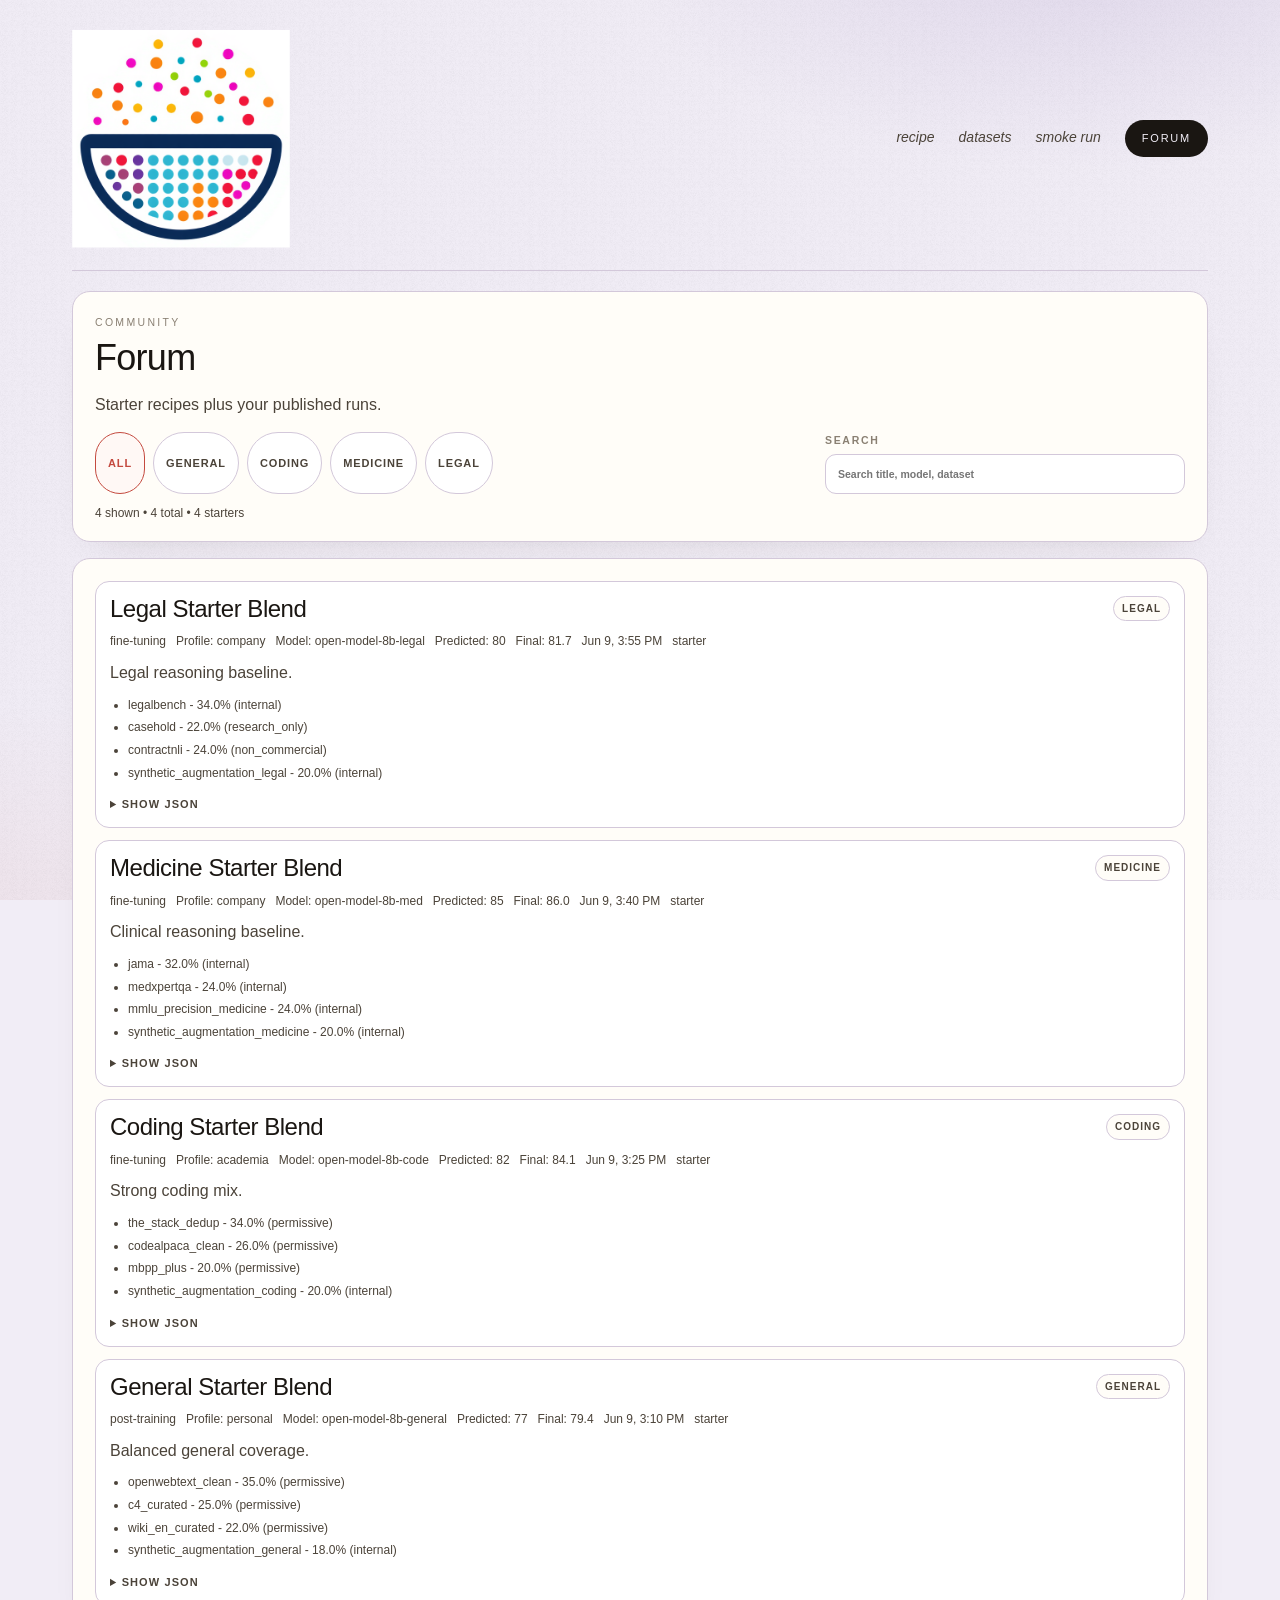
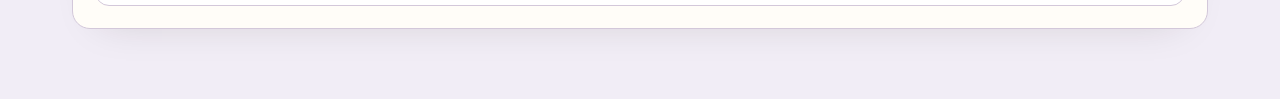
==== forum.html @ 55a65cb9 "Implement DataRecipe UI overhaul, GPT prediction wiring, and smoke/forum pages" ====
<!doctype html>
<html lang="en">
  <head>
    <meta charset="UTF-8" />
    <meta name="viewport" content="width=device-width, initial-scale=1.0" />
    <title>DataRecipe Forum</title>
    <link rel="stylesheet" href="./style.css" />
    <link rel="stylesheet" href="./forum.css" />
  </head>
  <body>
    <div class="app forum-app">
      <header class="top">
        <a class="brand-link" href="./index.html" aria-label="DataRecipe home">
          <img src="./DataRecipe_Logo.svg" alt="DataRecipe" class="brand-logo" />
        </a>
        <nav class="nav">
          <a href="./index.html#recipeSection">recipe</a>
          <a href="./index.html#librarySection">datasets</a>
          <a href="./smoke.html">smoke run</a>
          <a href="./forum.html" class="cta">forum</a>
        </nav>
      </header>

      <main class="forum-main">
        <section class="panel forum-intro">
          <div class="section-head">
            <p class="label">Community</p>
            <h2>Forum</h2>
          </div>
          <p class="forum-subtitle">Starter recipes plus your published runs.</p>

          <div class="forum-toolbar">
            <div class="forum-filters" id="forumFilters">
              <button type="button" class="active" data-domain-filter="all">All</button>
              <button type="button" data-domain-filter="general">General</button>
              <button type="button" data-domain-filter="coding">Coding</button>
              <button type="button" data-domain-filter="medicine">Medicine</button>
              <button type="button" data-domain-filter="legal">Legal</button>
            </div>
            <label class="forum-search-wrap">
              Search
              <input
                id="forumSearchInput"
                type="search"
                placeholder="Search title, model, dataset"
              />
            </label>
          </div>

          <div id="forumStats" class="forum-stats">Loading...</div>
        </section>

        <section class="panel">
          <div id="forumRecipeGrid" class="forum-grid"></div>
        </section>
      </main>
    </div>

    <script src="./forum.js"></script>
  </body>
</html>
---- style.css ----
:root {
  --paper: #f1edf6;
  --paper-2: #e5ddee;
  --ink: #1a1612;
  --ink-2: #4b4339;
  --ink-3: #8a8073;
  --hug: #c44a3f;
  --hug-2: #a83a30;
  --hug-soft: #ecb8ad;
  --hug-bg: #fae9e0;
  --green: #6b8e6e;
  --green-2: #2f6b40;
  --green-bg: rgba(107, 142, 110, 0.16);
  --line: #d3c8da;
  --serif:
    -apple-system, BlinkMacSystemFont, "SF Pro Display", "SF Pro Text",
    "Helvetica Neue", Arial, sans-serif;
  --sans:
    -apple-system, BlinkMacSystemFont, "SF Pro Text", "SF Pro Display",
    "Helvetica Neue", Arial, sans-serif;
}

* {
  box-sizing: border-box;
  margin: 0;
  padding: 0;
}

html,
body {
  height: 100%;
}

body {
  position: relative;
  font-family: var(--sans);
  color: var(--ink);
  background: var(--paper);
  background-image:
    radial-gradient(
      ellipse 60% 40% at 85% -5%,
      rgba(132, 102, 178, 0.14) 0%,
      transparent 60%
    ),
    radial-gradient(
      ellipse 70% 50% at -5% 105%,
      rgba(196, 74, 63, 0.07) 0%,
      transparent 55%
    ),
    url("data:image/svg+xml;utf8,<svg xmlns='http://www.w3.org/2000/svg' width='180' height='180'><filter id='n'><feTurbulence baseFrequency='0.9' numOctaves='2' stitchTiles='stitch'/><feColorMatrix values='0 0 0 0 0  0 0 0 0 0  0 0 0 0 0  0 0 0 0.05 0'/></filter><rect width='100%25' height='100%25' filter='url(%23n)'/></svg>");
  background-attachment: fixed;
  -webkit-font-smoothing: antialiased;
  line-height: 1.55;
  font-size: 16px;
}

.bg-grid {
  position: fixed;
  inset: 0;
  z-index: 0;
  pointer-events: none;
  display: grid;
  grid-template-columns: repeat(auto-fill, 32px);
  grid-auto-rows: 32px;
  justify-content: center;
  align-content: start;
  gap: 0;
  overflow: hidden;
  -webkit-mask-image: linear-gradient(
    to right,
    rgba(0, 0, 0, 1) 0,
    rgba(0, 0, 0, 1) calc(50% - 620px),
    rgba(0, 0, 0, 0) calc(50% - 540px),
    rgba(0, 0, 0, 0) calc(50% + 540px),
    rgba(0, 0, 0, 1) calc(50% + 620px),
    rgba(0, 0, 0, 1) 100%
  );
  mask-image: linear-gradient(
    to right,
    rgba(0, 0, 0, 1) 0,
    rgba(0, 0, 0, 1) calc(50% - 620px),
    rgba(0, 0, 0, 0) calc(50% - 540px),
    rgba(0, 0, 0, 0) calc(50% + 540px),
    rgba(0, 0, 0, 1) calc(50% + 620px),
    rgba(0, 0, 0, 1) 100%
  );
}

.bg-cell {
  position: relative;
  display: flex;
  align-items: center;
  justify-content: center;
}

.bg-cell .x,
.bg-cell .recipe {
  position: absolute;
  line-height: 1;
}

.bg-cell .x {
  font-family: var(--serif);
  font-weight: 300;
  font-size: 13px;
  color: var(--hug-2);
  opacity: 0.17;
  transform: scale(1);
  transition:
    opacity 0.58s cubic-bezier(0.25, 0.8, 0.25, 1),
    transform 0.58s cubic-bezier(0.25, 0.8, 0.25, 1);
}

.bg-cell .recipe {
  font-family: var(--serif);
  font-style: italic;
  font-weight: 600;
  font-size: 11px;
  color: var(--green-2);
  opacity: 0;
  transform: scale(0.55);
  transition:
    opacity 0.48s cubic-bezier(0.25, 0.8, 0.25, 1),
    transform 0.48s cubic-bezier(0.25, 0.8, 0.25, 1);
}

.bg-cell.flipped .x {
  opacity: 0;
  transform: scale(0.72);
}

.bg-cell.flipped .recipe {
  opacity: 0.93;
  transform: scale(1);
}

.app {
  position: relative;
  z-index: 2;
  max-width: 1240px;
  margin: 0 auto;
  padding: 0 32px 70px;
}

header.top {
  display: flex;
  justify-content: space-between;
  align-items: center;
  padding: 30px 0 22px;
  border-bottom: 1px solid var(--line);
}

.brand-link {
  display: inline-flex;
  align-items: center;
  text-decoration: none;
  color: inherit;
  cursor: pointer;
  transition:
    opacity 0.15s,
    transform 0.15s;
}

.brand-link:hover {
  opacity: 0.84;
  transform: translateY(-1px);
}

.brand-logo {
  display: block;
  width: clamp(150px, 17vw, 230px);
  height: auto;
}

header .nav {
  display: flex;
  gap: 24px;
  align-items: center;
}

header .nav a {
  font-family: var(--serif);
  font-style: italic;
  font-size: 14px;
  color: var(--ink-2);
  text-decoration: none;
  border-bottom: 1px solid transparent;
  transition:
    border-color 0.15s,
    color 0.15s;
  padding-bottom: 1px;
}

header .nav a:hover {
  border-bottom-color: var(--hug);
  color: var(--hug);
}

header .nav a.cta {
  font-family: var(--sans);
  font-style: normal;
  font-weight: 500;
  text-transform: uppercase;
  letter-spacing: 0.16em;
  font-size: 11px;
  background: var(--ink);
  color: var(--paper);
  padding: 10px 17px;
  border-radius: 999px;
  border-bottom: 0;
  white-space: nowrap;
}

header .nav a.cta:hover {
  background: var(--hug);
  color: var(--paper);
  transform: translateY(-1px);
  border-bottom: 0;
}

.hero {
  padding: 58px 0 54px;
  border-bottom: 1px solid var(--line);
  text-align: center;
}

.badge-row {
  display: flex;
  justify-content: center;
  gap: 12px;
  flex-wrap: wrap;
  margin-bottom: 26px;
}

.badge {
  display: inline-flex;
  align-items: center;
  gap: 12px;
  padding: 10px 18px;
  border: 1px solid var(--hug-soft);
  background: var(--hug-bg);
  border-radius: 999px;
  color: var(--ink-2);
  box-shadow: 0 14px 28px -22px rgba(196, 74, 63, 0.42);
}

.neutral-badge {
  border-color: rgba(107, 142, 110, 0.25);
  background: rgba(107, 142, 110, 0.1);
}

.badge-copy {
  display: inline-flex;
  align-items: baseline;
  gap: 10px;
}

.badge strong {
  color: var(--hug-2);
  font: 500 33px var(--sans);
  letter-spacing: -0.03em;
  line-height: 1;
}

.neutral-badge strong {
  color: var(--green-2);
}

.live-badge strong {
  color: #2a6e4d;
}

.badge-label {
  font: 500 11px var(--sans);
  text-transform: uppercase;
  letter-spacing: 0.12em;
  color: var(--ink-2);
  line-height: 1.2;
}

.pulse {
  width: 7px;
  height: 7px;
  border-radius: 50%;
  background: var(--hug);
  animation: pulse 2.2s infinite;
}

@keyframes pulse {
  0% {
    box-shadow: 0 0 0 0 rgba(196, 74, 63, 0.6);
  }
  70% {
    box-shadow: 0 0 0 8px rgba(196, 74, 63, 0);
  }
  100% {
    box-shadow: 0 0 0 0 rgba(196, 74, 63, 0);
  }
}

.hero h1 {
  font-family: var(--serif);
  font-weight: 300;
  font-size: clamp(45px, 6.4vw, 84px);
  line-height: 1.05;
  letter-spacing: -0.03em;
  color: var(--ink);
}

.hero-headline {
  animation: hero-title-rise 0.52s ease-out both;
}

.hero-headline .hero-emphasis {
  display: inline-block;
  padding: 0 0.16em;
  border-radius: 0.22em;
  font-weight: 500;
  color: #2f261a;
  transition:
    transform 0.2s ease,
    background-color 0.2s ease,
    box-shadow 0.2s ease,
    color 0.2s ease;
  animation: hero-emphasis-rise 0.44s ease-out both;
}

.hero-headline .hero-emphasis.models {
  background: rgba(224, 148, 86, 0.28);
  box-shadow: inset 0 0 0 1px rgba(216, 132, 88, 0.32);
  animation-delay: 0.1s;
}

.hero-headline .hero-emphasis.data {
  background: rgba(95, 145, 103, 0.24);
  box-shadow: inset 0 0 0 1px rgba(93, 140, 102, 0.34);
  animation-delay: 0.18s;
}

.hero-headline .hero-emphasis.recipe {
  background: rgba(139, 120, 95, 0.2);
  box-shadow: inset 0 0 0 1px rgba(122, 101, 76, 0.32);
  animation-delay: 0.26s;
}

.hero-headline .hero-emphasis:hover {
  transform: translateY(-1px);
}

.hero-headline .hero-emphasis.models:hover {
  background: rgba(224, 148, 86, 0.38);
  box-shadow: inset 0 0 0 1px rgba(216, 132, 88, 0.44);
}

.hero-headline .hero-emphasis.data:hover {
  background: rgba(95, 145, 103, 0.32);
  box-shadow: inset 0 0 0 1px rgba(93, 140, 102, 0.46);
}

.hero-headline .hero-emphasis.recipe:hover {
  background: rgba(139, 120, 95, 0.3);
  box-shadow: inset 0 0 0 1px rgba(122, 101, 76, 0.42);
}

@keyframes hero-title-rise {
  0% {
    opacity: 0;
    transform: translateY(8px);
  }
  100% {
    opacity: 1;
    transform: translateY(0);
  }
}

@keyframes hero-emphasis-rise {
  0% {
    opacity: 0;
    transform: translateY(6px);
  }
  100% {
    opacity: 1;
    transform: translateY(0);
  }
}

.hero .swap-title {
  display: inline-block;
  margin-left: 10px;
  color: var(--green-2);
  font-style: italic;
  background: var(--green-bg);
  border-radius: 8px;
  padding: 0 8px;
}

.hero .tagline {
  margin-top: 20px;
  font-family: var(--serif);
  font-style: italic;
  font-size: 20px;
  color: var(--ink-2);
  max-width: 62ch;
  margin-left: auto;
  margin-right: auto;
}

.actions {
  margin-top: 26px;
  display: flex;
  justify-content: center;
  align-items: center;
  flex-wrap: wrap;
  gap: 12px;
}

button {
  border: 0;
  background: transparent;
  color: inherit;
  font: inherit;
  cursor: pointer;
}

.btn-primary,
button.accent {
  background: var(--ink);
  color: var(--paper);
  padding: 12px 22px;
  border-radius: 999px;
  font: 500 12px var(--sans);
  letter-spacing: 0.12em;
  text-transform: uppercase;
  transition:
    background 0.18s,
    transform 0.15s;
}

.btn-primary:hover,
button.accent:hover {
  background: var(--hug);
  transform: translateY(-1px);
}

.hero-secondary {
  color: var(--ink-2);
  font: 500 12px var(--sans);
  text-transform: uppercase;
  letter-spacing: 0.16em;
  border: 1px solid transparent;
  border-bottom-color: var(--line);
  padding: 8px 0;
  transition:
    color 0.15s,
    border-color 0.15s;
}

.hero-secondary:hover {
  color: var(--hug);
  border-bottom-color: var(--hug-soft);
}

.hero-secondary.active {
  color: var(--green-2);
  border-bottom-color: rgba(107, 142, 110, 0.45);
}

.content-grid {
  display: grid;
  grid-template-columns: minmax(0, 1.05fr) minmax(0, 0.95fr);
  gap: 18px;
  margin-top: 30px;
}

#recipeSection {
  grid-column: 1 / -1;
}

#librarySection {
  grid-column: 1 / -1;
}

#trainNeedsSection {
  grid-column: 1 / -1;
}

#recipeSection > .section-head.row {
  display: flex;
  justify-content: space-between;
  align-items: start;
}

#recipeSection #syntheticDataBtn {
  border: 1px solid var(--line);
  border-radius: 999px;
  padding: 10px 14px;
  background: #fff;
  color: var(--ink-2);
  text-transform: uppercase;
  letter-spacing: 0.1em;
  font-size: 11.5px;
  font-weight: 700;
  white-space: nowrap;
}

#recipeSection #syntheticDataBtn:hover {
  color: var(--hug);
  border-color: var(--hug);
  background: #fff8f5;
}

#recipeSection #syntheticDataBtn.active {
  color: var(--green-2);
  border-color: rgba(107, 142, 110, 0.45);
  background: rgba(107, 142, 110, 0.08);
}

.panel {
  background: #fffdf8;
  border: 1px solid var(--line);
  border-radius: 18px;
  padding: 22px;
  box-shadow: 0 18px 40px -28px rgba(40, 25, 10, 0.18);
}

.output {
  grid-column: 1 / -1;
}

.section-head {
  margin-bottom: 14px;
}

.section-head.row {
  display: flex;
  align-items: start;
  justify-content: space-between;
  gap: 12px;
}

.label {
  font-size: 10.5px;
  text-transform: uppercase;
  letter-spacing: 0.22em;
  color: var(--ink-3);
  margin-bottom: 6px;
  font-weight: 500;
}

h2 {
  font-family: var(--serif);
  font-weight: 300;
  font-size: clamp(26px, 3.2vw, 36px);
  line-height: 1.2;
  letter-spacing: -0.02em;
}

.hero-controls {
  display: grid;
  gap: 12px;
  grid-template-columns: repeat(auto-fit, minmax(220px, 1fr));
  margin-bottom: 14px;
}

#recipeSection .hero-controls {
  grid-template-columns: minmax(136px, 180px) minmax(0, 1fr);
  align-items: start;
}

#recipeSection .mode-field {
  max-width: 180px;
}

#recipeSection .target-models-field {
  min-width: 0;
}

#recipeSection h2 {
  font-size: clamp(34px, 4.2vw, 50px);
}

#recipeSection label {
  font-size: 12px;
  letter-spacing: 0.14em;
}

#recipeSection select,
#recipeSection input {
  font-size: 14px;
}

#recipeSection .model-picker input[type="checkbox"] {
  width: auto;
  margin: 0;
}

#recipeSection .hint {
  font-size: 15px;
}

.model-picker {
  border: 1px solid var(--line);
  border-radius: 13px;
  padding: 10px;
  background: rgba(255, 255, 255, 0.84);
  display: grid;
  gap: 9px;
  text-transform: none;
  letter-spacing: normal;
}

.model-search-row {
  display: grid;
  grid-template-columns: minmax(0, 1fr) auto auto;
  gap: 8px;
}

#recipeSection #addCustomModelBtn,
#recipeSection #importModelsBtn {
  border: 1px solid var(--line);
  border-radius: 999px;
  padding: 9px 12px;
  background: #fff;
  color: var(--ink-2);
  text-transform: uppercase;
  letter-spacing: 0.09em;
  font-size: 10px;
  font-weight: 700;
  white-space: nowrap;
}

#recipeSection #addCustomModelBtn:hover,
#recipeSection #importModelsBtn:hover {
  color: var(--hug);
  border-color: var(--hug);
  background: #fff8f5;
}

.model-help {
  font-size: 11px;
  color: var(--ink-2);
  margin-top: -2px;
}

.selected-model-summary {
  font-size: 11px;
  color: var(--ink-2);
  border: 1px solid var(--line);
  border-radius: 9px;
  background: #fff;
  padding: 7px 9px;
  white-space: nowrap;
  overflow: hidden;
  text-overflow: ellipsis;
}

.selected-models-panel {
  border: 1px solid var(--line);
  border-radius: 11px;
  background: #fff;
  overflow: hidden;
}

.selected-models-panel summary {
  list-style: none;
  cursor: pointer;
  user-select: none;
  padding: 9px 11px;
  background: #fcf7ef;
  color: var(--ink);
  font-size: 11px;
  text-transform: uppercase;
  letter-spacing: 0.1em;
  font-weight: 700;
}

.selected-models-panel summary::-webkit-details-marker {
  display: none;
}

.selected-models-panel summary::before {
  content: "+ ";
  color: var(--ink-3);
}

.selected-models-panel[open] summary::before {
  content: "- ";
}

.selected-model-chips {
  display: flex;
  flex-wrap: wrap;
  gap: 6px;
  padding: 8px;
  max-height: 148px;
  overflow: auto;
}

.model-chip {
  display: inline-flex;
  align-items: center;
  gap: 6px;
  border-radius: 999px;
  border: 1px solid rgba(107, 142, 110, 0.42);
  background: rgba(107, 142, 110, 0.14);
  color: var(--green-2);
  font-size: 11px;
  font-weight: 700;
  letter-spacing: 0.01em;
  padding: 4px 8px;
}

.model-chip button {
  border: 0;
  background: transparent;
  color: inherit;
  font-size: 11px;
  font-weight: 800;
  padding: 0;
  line-height: 1;
  cursor: pointer;
}

.model-chip-empty {
  font-size: 11px;
  color: var(--ink-3);
  border: 1px dashed var(--line);
  border-radius: 999px;
  padding: 5px 9px;
}

.model-groups {
  display: grid;
  gap: 8px;
}

.model-catalog {
  border: 1px solid var(--line);
  border-radius: 11px;
  background: #fff;
  overflow: hidden;
}

.model-catalog summary {
  list-style: none;
  cursor: pointer;
  user-select: none;
  padding: 9px 11px;
  background: #fcf7ef;
  color: var(--ink);
  font-size: 11px;
  text-transform: uppercase;
  letter-spacing: 0.1em;
  font-weight: 700;
}

.model-catalog summary::-webkit-details-marker {
  display: none;
}

.model-catalog summary::before {
  content: "+ ";
  color: var(--ink-3);
}

.model-catalog[open] summary::before {
  content: "- ";
}

.model-catalog .model-groups {
  padding: 8px;
}

.model-group {
  border: 1px solid var(--line);
  border-radius: 11px;
  background: #fff;
  overflow: hidden;
}

.model-group summary {
  list-style: none;
  cursor: pointer;
  user-select: none;
  padding: 9px 11px;
  background: #fcf7ef;
  color: var(--ink);
  font-size: 11px;
  text-transform: uppercase;
  letter-spacing: 0.1em;
  font-weight: 700;
}

.model-group summary::-webkit-details-marker {
  display: none;
}

.model-group summary::before {
  content: "+ ";
  color: var(--ink-3);
}

.model-group[open] summary::before {
  content: "- ";
}

.model-checklist {
  padding: 8px;
  display: grid;
  gap: 6px;
  max-height: 188px;
  overflow: auto;
}

.model-check-item {
  display: flex;
  align-items: center;
  gap: 8px;
  border: 1px solid rgba(211, 200, 218, 0.72);
  border-radius: 9px;
  background: #fff;
  padding: 7px 8px;
  font-size: 11px;
  text-transform: none;
  letter-spacing: 0.01em;
  color: var(--ink-2);
  font-weight: 600;
}

.model-check-item input {
  width: auto;
  margin: 0;
}

.model-empty {
  font-size: 11px;
  color: var(--ink-3);
  border: 1px dashed var(--line);
  border-radius: 8px;
  padding: 8px;
  background: rgba(255, 253, 248, 0.7);
}

.model-import-status {
  min-height: 16px;
  font-size: 11px;
  color: var(--ink-3);
}

.model-import-status.ok {
  color: var(--green-2);
}

.model-import-status.warn {
  color: #915d19;
}

.model-import-status.error {
  color: var(--hug-2);
}

.library-tools {
  display: grid;
  gap: 10px;
  margin-bottom: 4px;
}

.training-needs-controls {
  margin-top: 8px;
}

#trainNeedsSection h2 {
  font-size: clamp(34px, 4.2vw, 50px);
}

#trainNeedsSection label {
  font-size: 12px;
  letter-spacing: 0.14em;
}

#trainNeedsSection select {
  font-size: 14px;
}

.training-needs-actions {
  margin-top: 10px;
  display: flex;
  justify-content: flex-end;
}

.library-filter-toggles {
  display: grid;
  gap: 10px;
  grid-template-columns: repeat(auto-fit, minmax(200px, 1fr));
}

#trainNeedsSection #medicinePreset {
  border: 1px solid var(--line);
  border-radius: 999px;
  padding: 9px 13px;
  background: #fff;
  color: var(--ink-2);
  text-transform: uppercase;
  letter-spacing: 0.1em;
  font-size: 10.5px;
  font-weight: 700;
  white-space: nowrap;
}

#trainNeedsSection #medicinePreset:hover {
  color: var(--hug);
  border-color: var(--hug);
  background: #fff8f5;
}

.filter-grid {
  display: grid;
  gap: 10px;
  grid-template-columns: repeat(auto-fit, minmax(190px, 1fr));
}

.checkbox-line {
  display: flex;
  align-items: center;
  gap: 8px;
  font-size: 11px;
  text-transform: none;
  letter-spacing: 0.02em;
  color: var(--ink-2);
  border: 1px solid var(--line);
  border-radius: 11px;
  background: #fff;
  padding: 11px 12px;
  font-weight: 600;
}

.checkbox-line input {
  width: auto;
  margin: 0;
}

.library-status {
  min-height: 20px;
  font-size: 12px;
  color: var(--ink-2);
}

.library-status.loading {
  color: var(--green-2);
}

.library-status.error {
  color: var(--hug-2);
}

label {
  display: grid;
  gap: 6px;
  font-size: 10.5px;
  text-transform: uppercase;
  letter-spacing: 0.16em;
  color: var(--ink-3);
  font-weight: 600;
}

input,
select,
button {
  font: inherit;
}

input,
select {
  width: 100%;
  border: 1px solid var(--line);
  border-radius: 11px;
  padding: 11px 12px;
  background: #fff;
  color: var(--ink);
}

input:focus,
select:focus,
button:focus-visible {
  outline: 2px solid rgba(196, 74, 63, 0.3);
  outline-offset: 1px;
}

.bar-wrap {
  margin-top: 10px;
}

.allocation-legend {
  margin-top: 10px;
  display: grid;
  grid-template-columns: repeat(auto-fit, minmax(190px, 1fr));
  gap: 8px;
}

.allocation-legend-item {
  border: 1px solid var(--line);
  border-radius: 10px;
  background: #fff;
  color: var(--ink);
  font-size: 11px;
  font-weight: 600;
  display: flex;
  align-items: center;
  gap: 8px;
  padding: 7px 9px;
  text-align: left;
  cursor: pointer;
}

.allocation-legend-item:hover,
.allocation-legend-item:focus-visible {
  border-color: var(--hug);
  background: #fff8f5;
}

.allocation-legend-dot {
  width: 10px;
  height: 10px;
  border-radius: 999px;
  box-shadow: 0 0 0 1px rgba(0, 0, 0, 0.08);
  flex: 0 0 auto;
}

.allocation-legend-name {
  min-width: 0;
  flex: 1;
  white-space: nowrap;
  overflow: hidden;
  text-overflow: ellipsis;
}

.allocation-legend-pct {
  flex: 0 0 auto;
  font-weight: 800;
  color: var(--ink);
}

.allocation-bar {
  position: relative;
  display: flex;
  width: 100%;
  min-height: 84px;
  border-radius: 18px;
  overflow: hidden;
  border: 1px solid rgba(170, 145, 112, 0.35);
  background: linear-gradient(180deg, #f7f1e8, #f2ebe1);
  box-shadow:
    inset 0 1px 0 rgba(255, 255, 255, 0.85),
    0 10px 28px -20px rgba(60, 39, 20, 0.42);
}

.segment {
  display: flex;
  align-items: center;
  justify-content: center;
  min-width: 0;
  padding: 0 6px;
  color: #fff;
  font-weight: 700;
  font-size: 11px;
  letter-spacing: 0.01em;
  transition: width 140ms ease;
  border-right: 1px solid rgba(255, 255, 255, 0.35);
  box-shadow: inset -16px 0 26px -24px rgba(0, 0, 0, 0.38);
  cursor: pointer;
  outline: none;
}

.segment:hover,
.segment:focus-visible {
  filter: saturate(1.08) brightness(1.03);
}

.segment.narrow {
  padding: 0 4px;
}

.segment.narrow .segment-pct {
  font-size: 10px;
  letter-spacing: 0;
}

.segment-pct {
  display: block;
  margin-top: 0;
  font-size: 12px;
  font-weight: 800;
  letter-spacing: 0.01em;
  text-shadow: 0 1px 1px rgba(0, 0, 0, 0.3);
}

#recipeSection .segment {
  font-size: 13.5px;
}

.segment span {
  white-space: nowrap;
  overflow: hidden;
  text-overflow: ellipsis;
}

.handle {
  position: absolute;
  top: 17px;
  width: 12px;
  height: 50px;
  border-radius: 8px;
  transform: translateX(-6px);
  border: 1px solid rgba(94, 76, 55, 0.25);
  background: rgba(255, 255, 255, 0.92);
  cursor: ew-resize;
  z-index: 3;
  box-shadow: 0 3px 10px -6px rgba(53, 36, 18, 0.6);
}

.hint {
  margin-top: 9px;
  font-family: var(--serif);
  font-style: italic;
  font-size: 14px;
  color: var(--ink-2);
}

.allocation-actions {
  margin-top: 9px;
  display: flex;
  align-items: center;
  justify-content: space-between;
  gap: 12px;
}

.allocation-actions .hint {
  margin-top: 0;
}

.allocation-buttons {
  display: flex;
  align-items: center;
  gap: 8px;
}

#recipeSection #saveWeights {
  border: 1px solid var(--line);
  border-radius: 999px;
  padding: 10px 14px;
  background: #fff;
  color: var(--ink-2);
  text-transform: uppercase;
  letter-spacing: 0.1em;
  font-size: 11.5px;
  font-weight: 700;
  white-space: nowrap;
}

#recipeSection #saveWeights:hover {
  color: var(--hug);
  border-color: var(--hug);
  background: #fff8f5;
}

.allocation-insight {
  margin-top: 9px;
  border: 1px solid rgba(168, 145, 114, 0.34);
  border-radius: 11px;
  background: rgba(255, 255, 255, 0.72);
  padding: 9px 11px;
  font-size: 12px;
  color: var(--ink-2);
  min-height: 38px;
}

.mixer-details {
  margin-top: 14px;
  display: grid;
  gap: 14px;
  grid-template-columns: minmax(0, 0.9fr) minmax(420px, 1.1fr);
  align-items: start;
}

.active-list {
  margin-top: 0;
  display: grid;
  gap: 10px;
}

.performance-panel {
  margin-top: 0;
  border: 1px solid var(--line);
  border-radius: 14px;
  padding: 13px;
  background: linear-gradient(180deg, rgba(255, 255, 255, 0.9), rgba(250, 247, 244, 0.95));
}

.performance-panel.loading {
  border-color: rgba(212, 190, 160, 0.8);
}

.performance-panel h3 {
  font-family: var(--serif);
  font-weight: 300;
  font-size: clamp(22px, 2.7vw, 29px);
  line-height: 1.2;
  letter-spacing: -0.02em;
}

.performance-grade {
  min-width: 56px;
  text-align: center;
  border-radius: 999px;
  border: 1px solid var(--line);
  background: #fff;
  color: var(--ink-2);
  padding: 7px 11px;
  font-size: 12px;
  font-weight: 700;
  letter-spacing: 0.1em;
}

.performance-grade.strong {
  color: var(--green-2);
  border-color: rgba(107, 142, 110, 0.55);
  background: rgba(107, 142, 110, 0.12);
}

.performance-grade.moderate {
  color: #915d19;
  border-color: rgba(225, 154, 46, 0.55);
  background: rgba(225, 154, 46, 0.14);
}

.performance-grade.risk {
  color: var(--hug-2);
  border-color: rgba(196, 74, 63, 0.55);
  background: rgba(196, 74, 63, 0.12);
}

.performance-summary {
  margin-top: 6px;
  font-size: 12px;
  color: var(--ink-2);
}

#recipeSection .performance-summary {
  font-size: 13px;
}

.performance-axes {
  margin-top: 10px;
  display: grid;
  gap: 8px;
}

.axis-row {
  display: grid;
  grid-template-columns: 172px 1fr 56px;
  align-items: center;
  gap: 8px;
}

.axis-label {
  display: inline-flex;
  align-items: center;
  gap: 7px;
  font-size: 11px;
  color: var(--ink-2);
  letter-spacing: 0.04em;
  text-transform: uppercase;
}

#recipeSection .axis-label {
  font-size: 12px;
}

.axis-logo {
  display: inline-flex;
  align-items: center;
  justify-content: center;
  width: 24px;
  height: 24px;
  border-radius: 999px;
  border: 1px solid rgba(168, 145, 114, 0.42);
  background: rgba(248, 240, 229, 0.88);
  color: #6f5a41;
  font-size: 9px;
  font-weight: 800;
  letter-spacing: 0.04em;
  line-height: 1;
}

.axis-track {
  position: relative;
  height: 9px;
  border-radius: 999px;
  border: 1px solid var(--line);
  background: #f4eff8;
  overflow: hidden;
}

.axis-fill {
  position: absolute;
  left: 0;
  top: 0;
  bottom: 0;
  width: 0;
  border-radius: 999px;
  background: linear-gradient(90deg, #d88458, #5d8c66);
}

.axis-row.loading .axis-fill {
  width: 100%;
  background: linear-gradient(90deg, rgba(216, 132, 88, 0.45), rgba(93, 140, 102, 0.45));
  animation: performance-load-pulse 1.3s ease-in-out infinite;
}

.axis-value {
  text-align: right;
  font-size: 12px;
  font-weight: 700;
  color: var(--ink);
}

#recipeSection .axis-value {
  font-size: 13px;
}

.axis-row.loading .axis-value {
  color: var(--ink-3);
}

.performance-notes {
  margin-top: 10px;
  display: grid;
  grid-template-columns: repeat(2, minmax(0, 1fr));
  gap: 8px;
}

.performance-pending-line {
  grid-column: 1 / -1;
}

.performance-bucket {
  border: 1px solid var(--line);
  border-radius: 10px;
  background: rgba(255, 255, 255, 0.75);
  padding: 8px;
  display: grid;
  gap: 7px;
}

.performance-bucket.pos {
  border-color: rgba(107, 142, 110, 0.36);
}

.performance-bucket.neg {
  border-color: rgba(196, 74, 63, 0.34);
}

.performance-bucket-head {
  font-size: 10px;
  text-transform: uppercase;
  letter-spacing: 0.1em;
  font-weight: 800;
  color: var(--ink-2);
}

.performance-bucket-list {
  display: flex;
  flex-wrap: wrap;
  gap: 6px;
}

.performance-bucket-empty {
  font-size: 11px;
  color: var(--ink-3);
  font-style: italic;
}

.performance-note-chip {
  display: inline-flex;
  align-items: center;
  border-radius: 10px;
  padding: 4px 8px;
  font-size: 11px;
  letter-spacing: 0.01em;
  text-transform: none;
  font-weight: 600;
  border: 1px solid transparent;
}

#recipeSection .performance-note-chip {
  font-size: 11px;
}

.performance-note-chip.pos {
  color: var(--green-2);
  background: rgba(107, 142, 110, 0.14);
  border-color: rgba(107, 142, 110, 0.35);
}

.performance-note-chip.neg {
  color: var(--hug-2);
  background: rgba(196, 74, 63, 0.13);
  border-color: rgba(196, 74, 63, 0.35);
}

.performance-note-chip.pending {
  color: var(--ink-2);
  background: rgba(133, 113, 84, 0.1);
  border-color: rgba(133, 113, 84, 0.3);
}

@media (max-width: 940px) {
  .performance-notes {
    grid-template-columns: 1fr;
  }
}

@keyframes performance-load-pulse {
  0% {
    opacity: 0.45;
  }
  50% {
    opacity: 0.9;
  }
  100% {
    opacity: 0.45;
  }
}

.active-item {
  border: 1px solid var(--line);
  border-radius: 12px;
  padding: 12px;
  background: #fff;
  display: grid;
  gap: 8px;
}

.active-item-warning {
  border-color: rgba(196, 74, 63, 0.48);
  background: #fff9f7;
}

.active-top {
  display: flex;
  justify-content: space-between;
  align-items: center;
  gap: 8px;
}

.active-name {
  display: flex;
  align-items: center;
  gap: 8px;
  font-weight: 700;
  color: var(--ink);
}

#recipeSection .active-name {
  font-size: 14px;
}

#recipeSection .active-top > span {
  font-size: 13px;
  font-weight: 700;
}

.active-meta {
  display: flex;
  align-items: center;
  justify-content: space-between;
  gap: 8px;
  flex-wrap: wrap;
  font-size: 11px;
  color: var(--ink-2);
}

#recipeSection .active-meta {
  font-size: 12px;
}

.compat-tag {
  display: inline-flex;
  align-items: center;
  border-radius: 999px;
  padding: 2px 8px;
  font-size: 10px;
  letter-spacing: 0.06em;
  text-transform: uppercase;
  font-weight: 700;
}

#recipeSection .compat-tag {
  font-size: 10.5px;
}

.compat-tag.ok {
  color: var(--green-2);
  background: rgba(107, 142, 110, 0.16);
}

.compat-tag.blocked {
  color: var(--hug-2);
  background: rgba(196, 74, 63, 0.13);
}

.dot {
  width: 10px;
  height: 10px;
  border-radius: 999px;
}

.weight-row {
  display: grid;
  grid-template-columns: 1fr 78px;
  gap: 8px;
}

.weight-row input[type="range"] {
  accent-color: var(--hug);
}

.dataset-grid {
  display: grid;
  gap: 14px;
  margin-top: 14px;
}

.dataset-group {
  border: 1px solid var(--line);
  border-radius: 15px;
  background: #fcf9f3;
  padding: 12px;
}

.dataset-group-head {
  display: flex;
  align-items: center;
  justify-content: space-between;
  gap: 10px;
  margin-bottom: 10px;
}

.dataset-group-head h3 {
  font-family: var(--serif);
  font-weight: 400;
  font-size: 24px;
  letter-spacing: -0.02em;
  color: var(--ink);
}

.dataset-group-head span {
  font-size: 11px;
  letter-spacing: 0.11em;
  text-transform: uppercase;
  color: var(--ink-3);
  font-weight: 700;
}

.dataset-group-list {
  display: grid;
  gap: 12px;
}

.dataset-card {
  border: 1px solid var(--line);
  border-radius: 14px;
  padding: 14px;
  background: #fff;
  display: grid;
  gap: 9px;
  transition:
    transform 0.18s ease,
    box-shadow 0.2s ease,
    border-color 0.2s ease;
}

.dataset-card:hover {
  transform: translateY(-1px);
  border-color: #cebfd8;
  box-shadow: 0 14px 28px -24px rgba(40, 25, 10, 0.25);
}

.dataset-card.disabled {
  background: #f8f7f5;
  border-color: #d9d5cf;
  box-shadow: none;
  transform: none;
}

.dataset-head {
  display: flex;
  justify-content: space-between;
  gap: 10px;
  align-items: start;
}

.toggle-btn {
  border: 1px solid var(--line);
  border-radius: 999px;
  padding: 8px 14px;
  background: #fff;
  color: var(--ink-2);
  font-size: 11px;
  font-weight: 600;
  letter-spacing: 0.12em;
  text-transform: uppercase;
  transition:
    border-color 0.15s,
    color 0.15s,
    transform 0.15s;
}

.toggle-btn:hover {
  color: var(--hug);
  border-color: var(--hug);
  transform: translateY(-1px);
}

.toggle-btn.blocked,
.toggle-btn:disabled {
  color: #9a958b;
  border-color: #cbc7c0;
  background: #f2f0ec;
  transform: none;
  cursor: not-allowed;
}

.dataset-name {
  font-weight: 700;
}

.repo-id {
  font-size: 11px;
  color: var(--ink-3);
  margin-top: 2px;
  font-family: ui-monospace, SFMono-Regular, Menlo, Monaco, Consolas, "Liberation Mono", "Courier New", monospace;
  overflow-wrap: anywhere;
  line-height: 1.35;
}

.dataset-meta {
  display: flex;
  align-items: center;
  gap: 8px;
  flex-wrap: wrap;
  color: var(--ink-3);
  font-size: 12px;
}

.meta-pill {
  display: inline-flex;
  align-items: center;
  border-radius: 999px;
  padding: 2px 8px;
  background: rgba(229, 221, 238, 0.55);
  color: #5e5566;
  font-size: 11px;
  letter-spacing: 0.04em;
  text-transform: uppercase;
  font-weight: 600;
}

.fit-chip {
  display: inline-flex;
  align-items: center;
  border-radius: 999px;
  padding: 2px 8px;
  font-size: 11px;
  letter-spacing: 0.04em;
  font-weight: 700;
}

.fit-chip.strong {
  background: rgba(107, 142, 110, 0.16);
  color: var(--green-2);
}

.fit-chip.moderate {
  background: rgba(225, 154, 46, 0.18);
  color: #82561a;
}

.fit-chip.weak {
  background: rgba(196, 74, 63, 0.13);
  color: var(--hug-2);
}

.why-chip {
  border: 1px dashed #c9bece;
  border-radius: 999px;
  padding: 2px 8px;
  font-size: 10px;
  letter-spacing: 0.05em;
  text-transform: uppercase;
  font-weight: 700;
  color: #6d5f73;
  background: #fff;
}

.why-chip:hover {
  border-color: var(--hug);
  color: var(--hug);
}

.license-chip {
  display: inline-flex;
  align-items: center;
  border-radius: 999px;
  padding: 2px 8px;
  font-size: 11px;
  letter-spacing: 0.04em;
  font-weight: 700;
}

.license-chip.ok {
  background: rgba(107, 142, 110, 0.14);
  color: var(--green-2);
}

.license-chip.restricted {
  background: rgba(196, 74, 63, 0.13);
  color: var(--hug-2);
}

.badge.tag {
  padding: 2px 8px;
  border: 1px solid rgba(107, 142, 110, 0.3);
  border-radius: 999px;
  background: rgba(107, 142, 110, 0.12);
  color: var(--green-2);
  font: 600 11px var(--sans);
  letter-spacing: 0.11em;
  text-transform: uppercase;
  box-shadow: none;
}

.storage {
  font-size: 12.5px;
  color: var(--ink-2);
  padding: 7px 8px;
  border-radius: 8px;
  background: rgba(229, 221, 238, 0.4);
  border: 1px dashed var(--line);
  font-family: ui-monospace, SFMono-Regular, Menlo, Monaco, Consolas, "Liberation Mono", "Courier New", monospace;
  overflow-wrap: anywhere;
  line-height: 1.4;
}

.compat-note {
  font-size: 11px;
  letter-spacing: 0.02em;
}

.compat-note.ok {
  color: var(--green-2);
}

.compat-note.blocked {
  color: var(--hug-2);
}

.dataset-stats {
  color: var(--ink-3);
  font-size: 11px;
}

#copyJson {
  border: 1px solid var(--line);
  border-radius: 999px;
  padding: 10px 14px;
  background: #fff;
  color: var(--ink-2);
  text-transform: uppercase;
  letter-spacing: 0.12em;
  font-size: 11px;
  font-weight: 600;
  transition:
    color 0.15s,
    border-color 0.15s,
    background 0.15s;
}

#copyJson:hover {
  color: var(--hug);
  border-color: var(--hug);
  background: #fff8f5;
}

#copyConnectorSnippet,
#downloadRecipeJson,
#downloadConnectorBundle,
#prepareForumPostBtn,
#copyForumPostBtn,
#publishForumPostBtn,
.forum-link-btn {
  border: 1px solid var(--line);
  border-radius: 999px;
  padding: 10px 14px;
  background: #fff;
  color: var(--ink-2);
  text-transform: uppercase;
  letter-spacing: 0.11em;
  font-size: 11px;
  font-weight: 700;
  text-decoration: none;
  display: inline-flex;
  align-items: center;
  justify-content: center;
}

#copyConnectorSnippet:hover,
#downloadRecipeJson:hover,
#downloadConnectorBundle:hover,
#prepareForumPostBtn:hover,
#copyForumPostBtn:hover,
#publishForumPostBtn:hover,
.forum-link-btn:hover {
  color: var(--hug);
  border-color: var(--hug);
  background: #fff8f5;
}

.output-actions {
  display: flex;
  gap: 8px;
  flex-wrap: wrap;
}

.save-recipe-bar {
  margin-top: 8px;
  display: grid;
  grid-template-columns: minmax(220px, 1fr) auto;
  gap: 10px;
}

.payload-disclosure {
  margin-top: 10px;
}

.payload-disclosure summary {
  list-style: none;
  cursor: pointer;
  user-select: none;
  border: 1px solid var(--line);
  border-radius: 11px;
  background: #fff;
  color: var(--ink-2);
  padding: 10px 12px;
  font-size: 11px;
  font-weight: 700;
  text-transform: uppercase;
  letter-spacing: 0.11em;
}

.payload-disclosure summary::-webkit-details-marker {
  display: none;
}

.payload-disclosure summary::before {
  content: "+ ";
}

.payload-disclosure[open] summary::before {
  content: "- ";
}

.payload-disclosure #recipeOutput {
  margin-top: 10px;
}

#saveRecipeBtn {
  border: 1px solid var(--line);
  border-radius: 999px;
  padding: 10px 14px;
  background: #fff;
  color: var(--ink-2);
  text-transform: uppercase;
  letter-spacing: 0.11em;
  font-size: 11px;
  font-weight: 700;
  white-space: nowrap;
}

#saveRecipeBtn:hover {
  color: var(--hug);
  border-color: var(--hug);
  background: #fff8f5;
}

.connector-hub,
.forum-share {
  margin-top: 14px;
  border: 1px solid var(--line);
  border-radius: 14px;
  padding: 13px;
  background: #fff;
}

.connector-hub h3,
.forum-share h3 {
  font-family: var(--serif);
  font-weight: 400;
  font-size: 23px;
  letter-spacing: -0.02em;
}

.connector-actions,
.forum-actions {
  display: flex;
  gap: 8px;
  flex-wrap: wrap;
}

.connector-controls {
  margin-top: 8px;
  display: grid;
  grid-template-columns: repeat(auto-fit, minmax(240px, 1fr));
  gap: 10px;
}

#connectorSnippetOutput,
#forumDonationOutput {
  margin-top: 10px;
  min-height: 130px;
}

.forum-inputs {
  margin-top: 8px;
  display: grid;
  gap: 10px;
}

.forum-inputs textarea {
  width: 100%;
  border: 1px solid var(--line);
  border-radius: 11px;
  padding: 11px 12px;
  background: #fff;
  color: var(--ink);
  resize: vertical;
  min-height: 86px;
  font: inherit;
}

pre {
  margin-top: 12px;
  border: 1px solid var(--line);
  border-radius: 12px;
  background: #19131f;
  color: #e8def3;
  padding: 13px;
  overflow-x: auto;
  font-size: 12.5px;
  line-height: 1.45;
}

.saved-recipes {
  margin-top: 14px;
  border: 1px solid var(--line);
  border-radius: 14px;
  padding: 13px;
  background: #fff;
}

.saved-recipes h3 {
  font-family: var(--serif);
  font-weight: 400;
  font-size: 23px;
  letter-spacing: -0.02em;
}

.saved-recipes-list {
  margin-top: 6px;
  display: grid;
  gap: 10px;
}

.saved-recipe-item {
  border: 1px solid var(--line);
  border-radius: 12px;
  padding: 11px 12px;
  background: #fffdf8;
  display: grid;
  gap: 8px;
}

.saved-recipe-top {
  display: flex;
  align-items: center;
  justify-content: space-between;
  gap: 10px;
}

.saved-recipe-name {
  font-weight: 700;
  color: var(--ink);
}

.saved-recipe-meta {
  color: var(--ink-3);
  font-size: 11px;
}

.saved-recipe-actions {
  display: flex;
  gap: 8px;
  flex-wrap: wrap;
}

.saved-recipe-actions button {
  border: 1px solid var(--line);
  border-radius: 999px;
  padding: 7px 11px;
  background: #fff;
  color: var(--ink-2);
  text-transform: uppercase;
  letter-spacing: 0.1em;
  font-size: 10px;
  font-weight: 700;
}

.saved-recipe-actions button:hover {
  color: var(--hug);
  border-color: var(--hug);
}

.saved-recipe-actions button.delete {
  color: var(--hug-2);
}

.empty {
  color: var(--ink-2);
  border: 1px dashed var(--line);
  border-radius: 10px;
  padding: 11px;
  background: rgba(255, 253, 248, 0.8);
  font-family: var(--serif);
  font-style: italic;
}

@media (max-width: 980px) {
  .content-grid {
    grid-template-columns: 1fr;
  }

  .output {
    grid-column: 1;
  }

  .mixer-details {
    grid-template-columns: 1fr;
  }

  .save-recipe-bar {
    grid-template-columns: 1fr;
  }
}

@media (max-width: 820px) {
  .app {
    padding: 0 24px 48px;
  }

  header.top {
    flex-direction: column;
    align-items: flex-start;
    gap: 16px;
    padding: 26px 0 20px;
  }

  .brand-logo {
    width: clamp(140px, 46vw, 210px);
  }

  header .nav {
    flex-wrap: wrap;
    gap: 14px;
  }

  header .nav a.cta {
    padding: 9px 14px;
    font-size: 10px;
  }

  .hero {
    padding: 46px 0 46px;
  }

  .hero h1 {
    font-size: 40px;
  }

  .badge strong {
    font-size: 26px;
  }

  .badge-label {
    font-size: 10px;
    letter-spacing: 0.1em;
  }

  .section-head.row {
    flex-direction: column;
    align-items: flex-start;
  }

  .connector-hub .section-head.row,
  .forum-share .section-head.row {
    align-items: stretch;
  }

  .connector-actions,
  .forum-actions {
    width: 100%;
    display: grid;
    grid-template-columns: 1fr;
    gap: 8px;
  }

  .connector-actions button,
  .forum-actions button,
  .forum-actions .forum-link-btn {
    width: 100%;
    text-align: center;
    white-space: normal;
  }

  .dataset-group-head {
    flex-direction: column;
    align-items: flex-start;
  }

  .allocation-actions {
    flex-direction: column;
    align-items: flex-start;
  }

  #recipeSection .hero-controls {
    grid-template-columns: 1fr;
  }

  #recipeSection .mode-field {
    max-width: none;
  }

  .model-search-row {
    grid-template-columns: 1fr;
  }

  #recipeSection #addCustomModelBtn,
  #recipeSection #importModelsBtn {
    width: 100%;
    text-align: center;
  }

  .allocation-bar {
    min-height: 72px;
    border-radius: 14px;
  }

  .segment {
    padding: 0 5px;
  }

  .segment-pct {
    font-size: 10px;
  }

  .handle {
    top: 14px;
    height: 44px;
    width: 10px;
    transform: translateX(-5px);
  }

  .allocation-insight {
    font-size: 11px;
    padding: 8px 10px;
    min-height: 34px;
  }

  #recipeSection #saveWeights {
    width: 100%;
    text-align: center;
  }

  .allocation-buttons {
    width: 100%;
    display: grid;
    grid-template-columns: 1fr;
    gap: 8px;
  }

  #recipeSection #syntheticDataBtn {
    width: 100%;
    text-align: center;
  }

  .training-needs-actions {
    justify-content: stretch;
  }

  #trainNeedsSection #medicinePreset {
    width: 100%;
    text-align: center;
  }

  .axis-row {
    grid-template-columns: 1fr;
    gap: 6px;
  }

  .axis-value {
    text-align: left;
  }

  .bg-grid {
    display: none;
  }
}

@media (max-width: 560px) {
  .allocation-bar {
    min-height: 66px;
  }

  .segment {
    padding: 0 3px;
  }

  .segment-pct {
    font-size: 9.5px;
  }

  .allocation-legend {
    grid-template-columns: 1fr;
  }
}

@media (prefers-reduced-motion: reduce) {
  .hero-headline,
  .hero-headline .hero-emphasis {
    animation: none;
  }

  .hero-headline .hero-emphasis {
    transition: none;
  }
}
---- forum.css ----
.forum-app {
  max-width: 1200px;
}

.forum-main {
  margin-top: 20px;
  display: grid;
  gap: 16px;
}

.forum-intro {
  padding-bottom: 18px;
}

.forum-subtitle {
  margin-top: 6px;
  color: var(--ink-2);
  max-width: 72ch;
}

.forum-toolbar {
  margin-top: 14px;
  display: grid;
  gap: 10px;
  grid-template-columns: minmax(0, 1fr) minmax(260px, 360px);
}

.forum-filters {
  display: flex;
  gap: 8px;
  flex-wrap: wrap;
}

.forum-filters button {
  border: 1px solid var(--line);
  border-radius: 999px;
  padding: 8px 12px;
  background: #fff;
  color: var(--ink-2);
  font-size: 11px;
  letter-spacing: 0.08em;
  text-transform: uppercase;
  font-weight: 700;
}

.forum-filters button.active,
.forum-filters button:hover {
  color: var(--hug);
  border-color: var(--hug);
  background: #fff8f5;
}

.forum-search-wrap {
  display: grid;
  gap: 6px;
}

.forum-stats {
  margin-top: 10px;
  color: var(--ink-2);
  font-size: 12px;
}

.forum-grid {
  display: grid;
  gap: 12px;
}

.forum-card {
  border: 1px solid var(--line);
  border-radius: 14px;
  padding: 14px;
  background: #fff;
  display: grid;
  gap: 10px;
}

.forum-card-head {
  display: flex;
  align-items: flex-start;
  justify-content: space-between;
  gap: 10px;
}

.forum-card-title {
  font-family: var(--serif);
  font-size: 24px;
  line-height: 1.1;
  letter-spacing: -0.02em;
}

.forum-domain-chip {
  border-radius: 999px;
  border: 1px solid var(--line);
  padding: 4px 8px;
  font-size: 10px;
  letter-spacing: 0.1em;
  text-transform: uppercase;
  font-weight: 700;
  color: var(--ink-2);
  background: #fffdf8;
}

.forum-card-meta {
  display: flex;
  gap: 10px;
  flex-wrap: wrap;
  font-size: 12px;
  color: var(--ink-2);
}

.forum-card-notes {
  color: var(--ink-2);
}

.forum-datasets {
  margin: 0;
  padding-left: 18px;
  display: grid;
  gap: 4px;
  color: var(--ink-2);
  font-size: 12px;
}

.forum-payload details {
  margin-top: 4px;
}

.forum-payload summary {
  cursor: pointer;
  font-size: 11px;
  text-transform: uppercase;
  letter-spacing: 0.1em;
  font-weight: 700;
  color: var(--ink-2);
}

.forum-payload pre {
  margin-top: 8px;
}

.forum-empty {
  border: 1px dashed var(--line);
  border-radius: 12px;
  padding: 12px;
  color: var(--ink-2);
  font-style: italic;
}

@media (max-width: 860px) {
  .forum-toolbar {
    grid-template-columns: 1fr;
  }
}
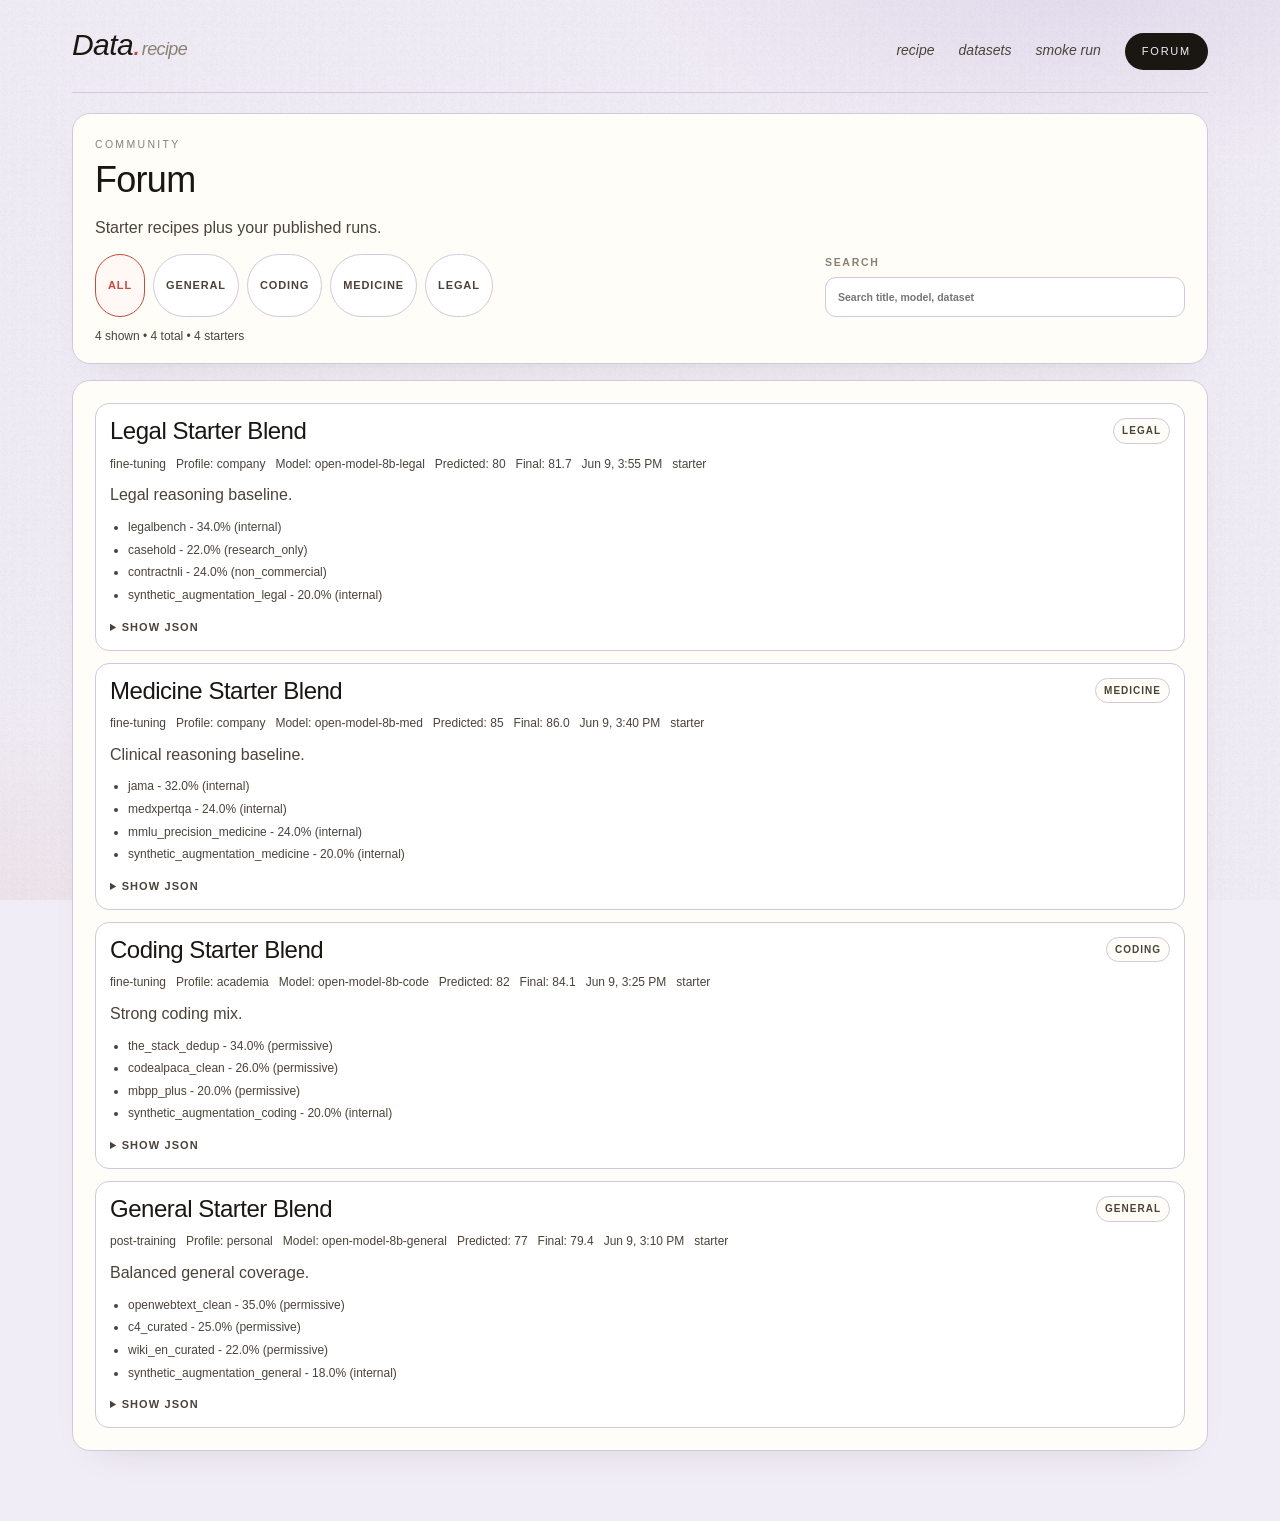
==== commit 5dc9e8df: "Use SVG as favicon and restore text header branding" ====
--- a/forum.html
+++ b/forum.html
@@ -4,6 +4,7 @@
     <meta charset="UTF-8" />
     <meta name="viewport" content="width=device-width, initial-scale=1.0" />
     <title>DataRecipe Forum</title>
+    <link rel="icon" type="image/svg+xml" href="./DataRecipe_Logo.svg" />
     <link rel="stylesheet" href="./style.css" />
     <link rel="stylesheet" href="./forum.css" />
   </head>
@@ -11,7 +12,9 @@
     <div class="app forum-app">
       <header class="top">
         <a class="brand-link" href="./index.html" aria-label="DataRecipe home">
-          <img src="./DataRecipe_Logo.svg" alt="DataRecipe" class="brand-logo" />
+          <span class="brand-text"
+            >Data<span class="em">.</span><span class="small">recipe</span></span
+          >
         </a>
         <nav class="nav">
           <a href="./index.html#recipeSection">recipe</a>
--- a/style.css
+++ b/style.css
@@ -145,14 +145,14 @@
 header.top {
   display: flex;
   justify-content: space-between;
-  align-items: center;
+  align-items: baseline;
   padding: 30px 0 22px;
   border-bottom: 1px solid var(--line);
 }
 
 .brand-link {
   display: inline-flex;
-  align-items: center;
+  align-items: baseline;
   text-decoration: none;
   color: inherit;
   cursor: pointer;
@@ -166,16 +166,32 @@
   transform: translateY(-1px);
 }
 
-.brand-logo {
-  display: block;
-  width: clamp(150px, 17vw, 230px);
-  height: auto;
+.brand-text {
+  font-family: var(--serif);
+  font-style: italic;
+  letter-spacing: -0.02em;
+  color: var(--ink);
+  line-height: 1;
+  font-size: 30px;
+}
+
+.brand-text .em {
+  color: var(--hug);
+  font-style: italic;
+  font-weight: 500;
+}
+
+.brand-text .small {
+  font-size: 18px;
+  color: var(--ink-3);
+  margin-left: 1px;
+  font-weight: 400;
 }
 
 header .nav {
   display: flex;
   gap: 24px;
-  align-items: center;
+  align-items: baseline;
 }
 
 header .nav a {
@@ -2074,10 +2090,6 @@
     padding: 26px 0 20px;
   }
 
-  .brand-logo {
-    width: clamp(140px, 46vw, 210px);
-  }
-
   header .nav {
     flex-wrap: wrap;
     gap: 14px;
